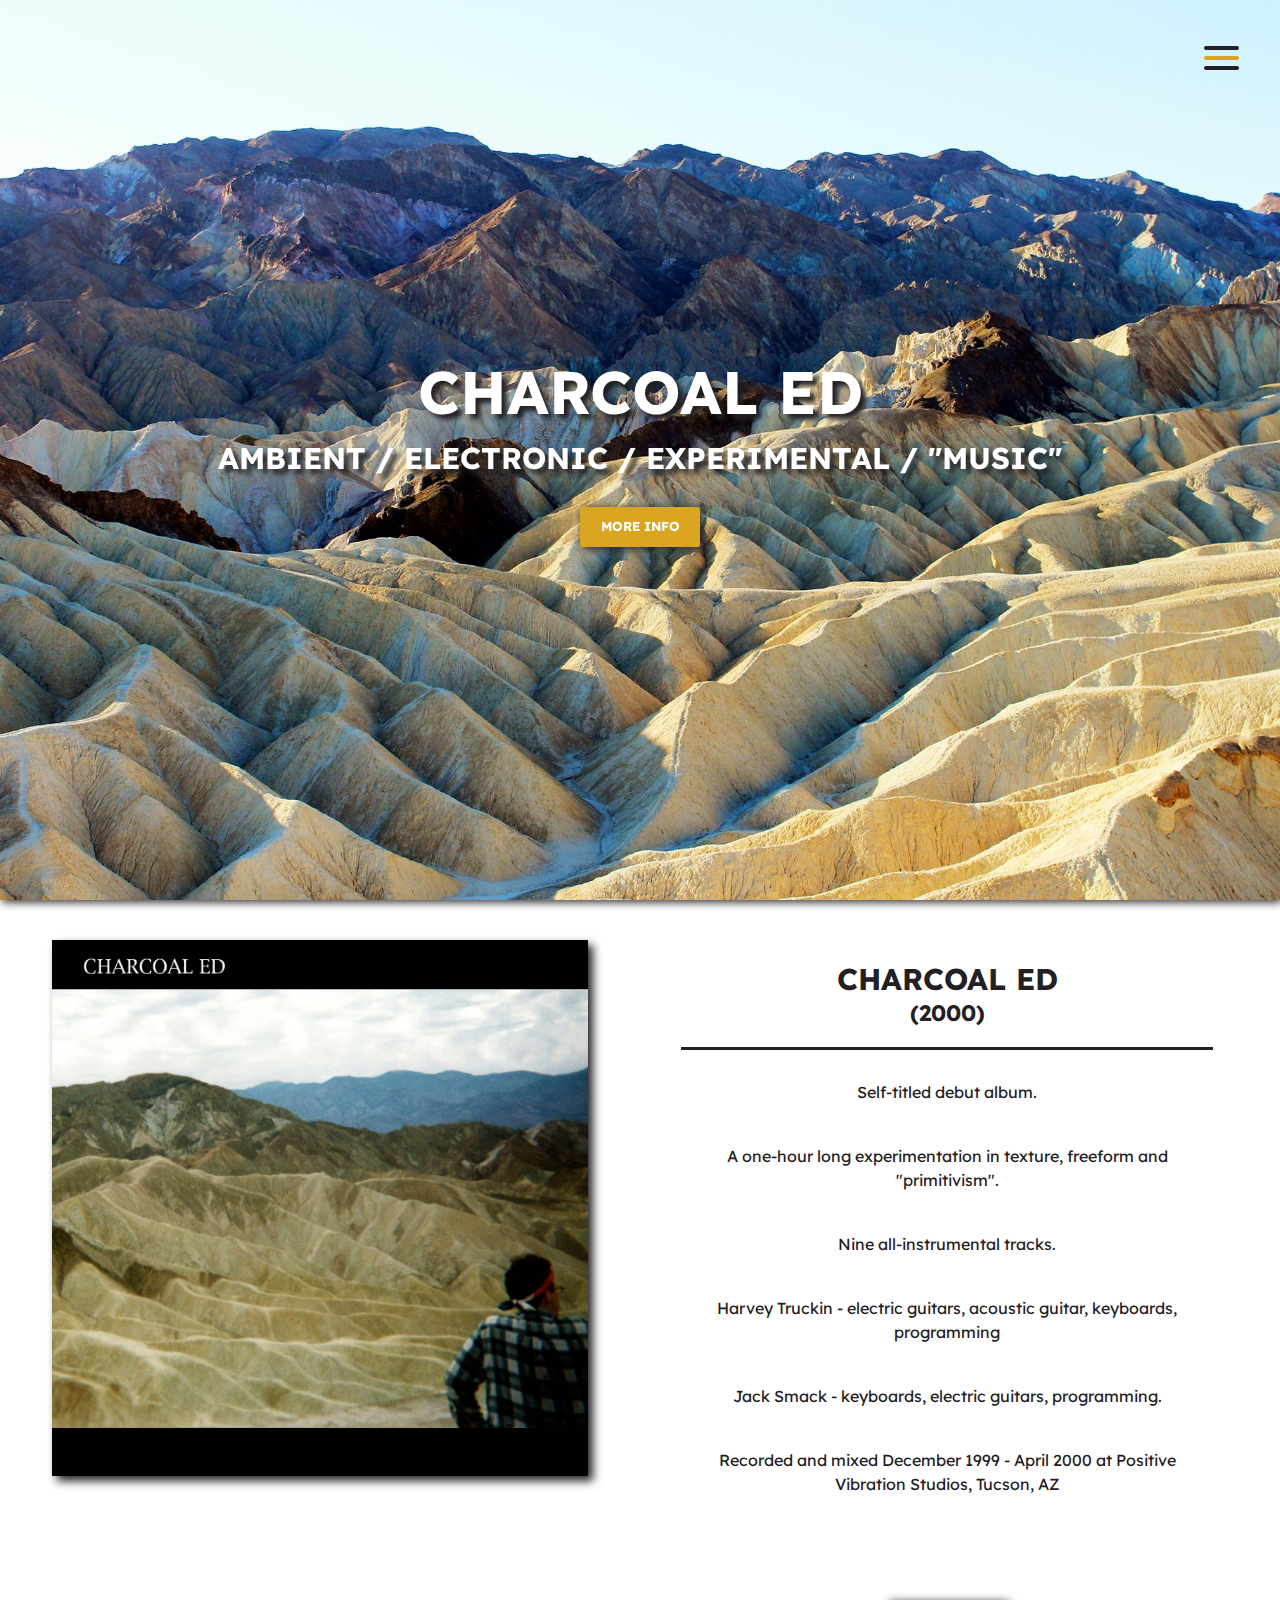
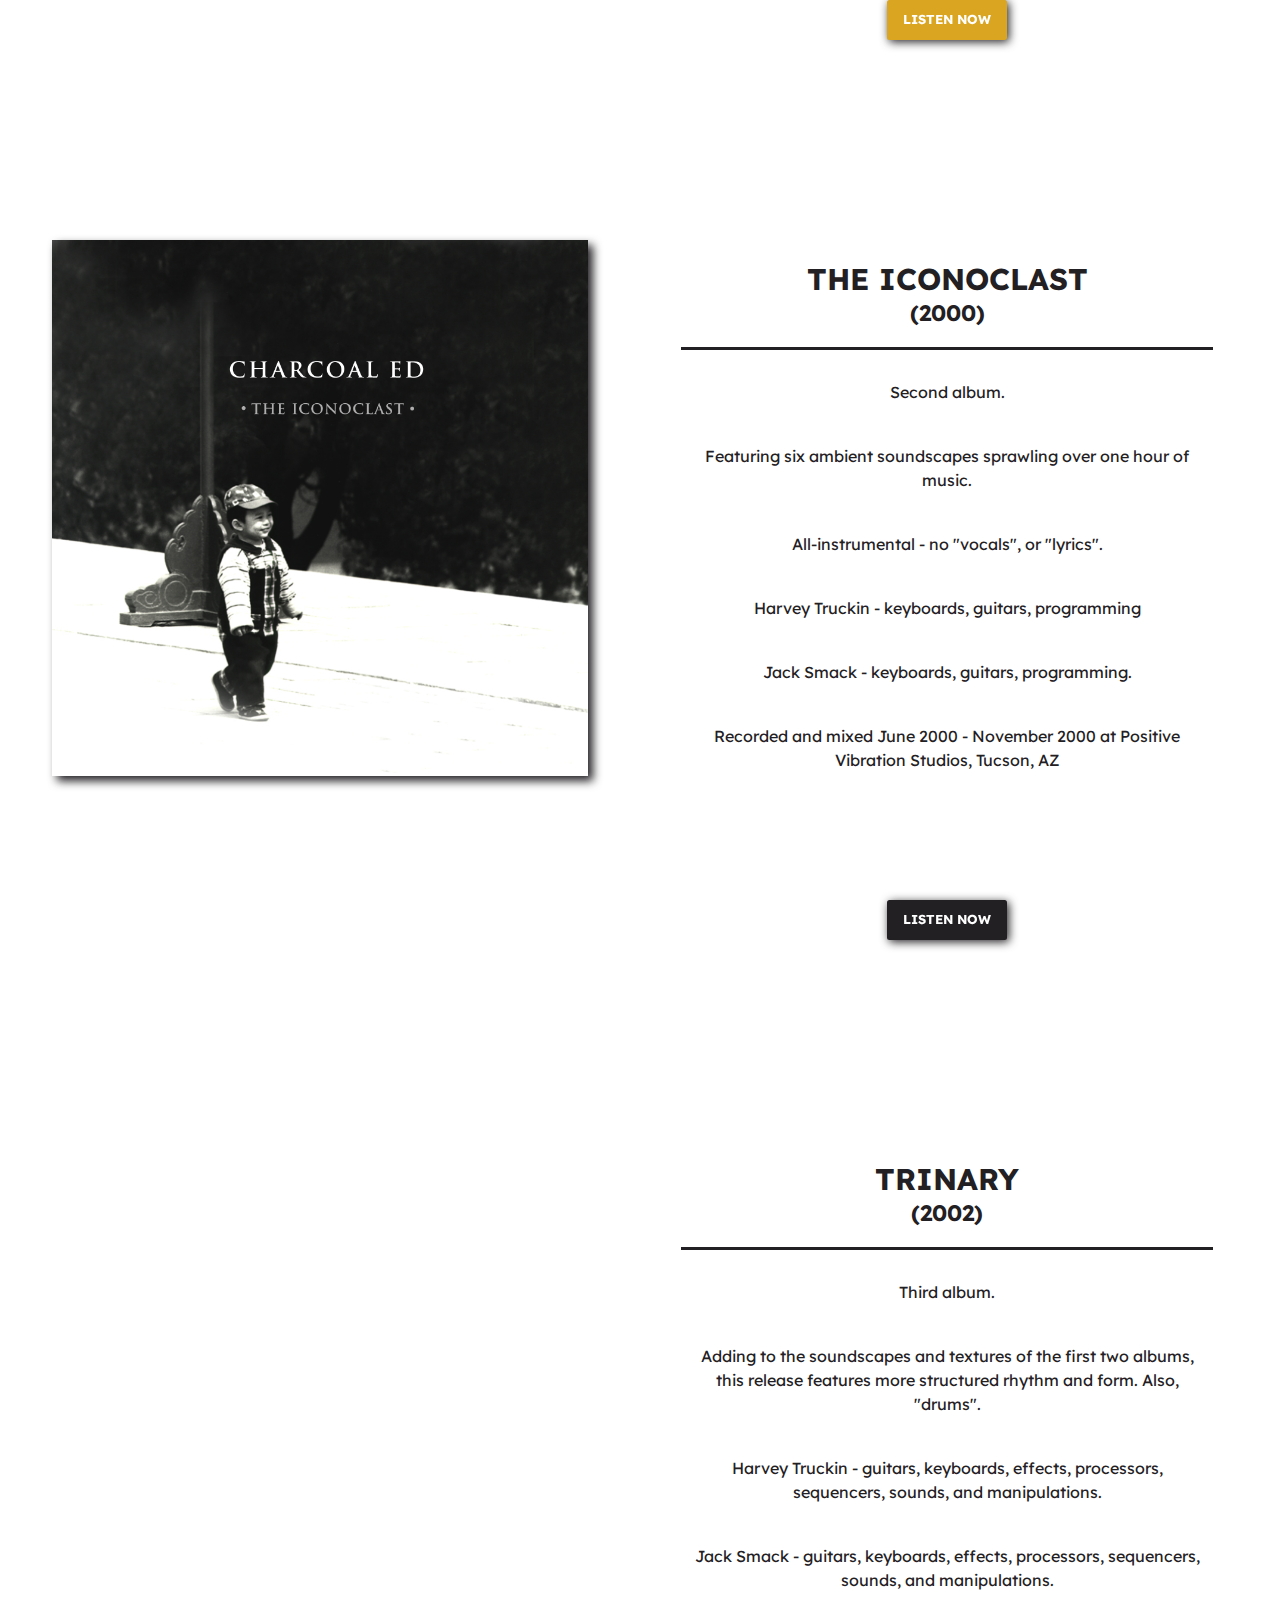
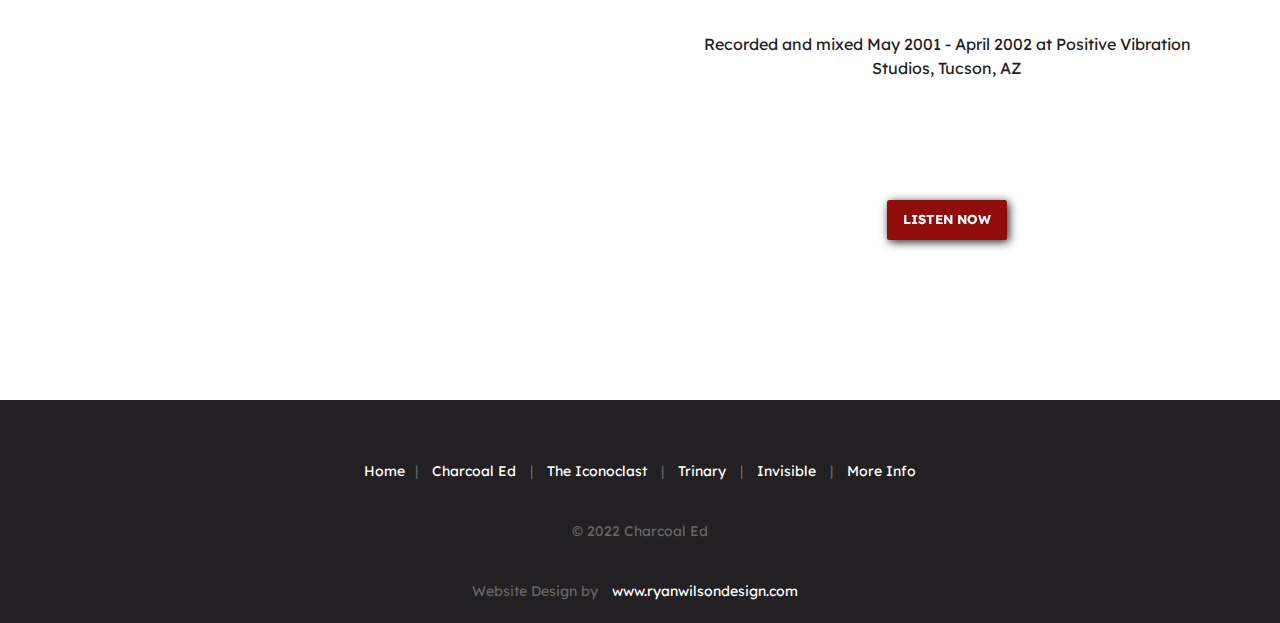
==== index.html @ b6ee7ec5 "first commit" ====
<!DOCTYPE HTML>
<html lang="en">
	<head>
		<title>Charcoal Ed • Ambient • Electronic • Experimental Music</title>
		<meta charset="utf-8" />
		<meta name="viewport" content="width=device-width, initial-scale=1.0" />

    <meta name="description" content="Ambient experimental electronic music.">
    <meta name="keywords" content="ambient music, electronic music, experimental music, tangerine dream, klaus schulze, cluster, steve roach, prog, prog rock, charcoal ed, death valley">

    <!---Social Media Display--->
    <meta property="og:title" content="experimental electronic ambient music" />
    <meta property="og:description" content="Experimental electronic ambient music"/>
    <meta property="og:type" content="website" />
    <meta property="og:url" content="https://www.charcoaled.epizy.com"/>
    <meta property="og:image" content="https://imgur.com/DCfBzQb"/>
    <meta property="og:site_name" content="Charcoal Ed experimental electronic ambient music">

    <!-- favicons -->
	<link rel="icon" href="/favicons/favicon-32.png" sizes="32x32">
	<link rel="icon" href="/favicons/favicon-57.png" sizes="57x57">
	<link rel="icon" href="favicons/favicon-76.png" sizes="76x76">
	<link rel="icon" href="/favicons/favicon-96.png" sizes="96x96">
	<link rel="icon" href="/favicons/favicon-128.png" sizes="128x128">
	<link rel="icon" href="/favicons/favicon-192.png" sizes="192x192">
	<link rel="icon" href="/favicons/favicon-228.png" sizes="228x228">

	<!-- Android -->
	<link rel="shortcut icon" sizes="196x196" href="/favicons/favicon-196.png">

	<!-- iOS -->
	<link rel="apple-touch-icon" href="/favicons/favicon-120.png" sizes="120x120">
	<link rel="apple-touch-icon" href="/favicons/favicon-152.png" sizes="152x152">
	<link rel="apple-touch-icon" href="/favicons/favicon-180.png" sizes="180x180">

	<!-- Windows 8 IE 10-->
	<meta name="msapplication-TileColor" content="#FFFFFF">
	<meta name="msapplication-TileImage" href="/favicons/favicon-144.png">

	<meta name="msapplication-config" content="/browserconfig.xml" />

  <!-- CSS -->
  <link rel="stylesheet" href="/css/main.css" />

  <link rel="preconnect" href="https://fonts.googleapis.com">
  <link rel="preconnect" href="https://fonts.gstatic.com" crossorigin>
  <link href="https://fonts.googleapis.com/css2?family=Lexend:wght@300;700&display=swap" rel="stylesheet"> 

    </head>
    <body>

        <!--- ============================================ --->
        <!---                NAVIGATION                    --->
        <!--- ============================================ --->
        <nav>
          <input type="checkbox" id="overlay-input" />
            <label for="overlay-input" id="overlay-button"><span></span></label>
              <div id="overlay">
                <ul>
                  <li><a href="/index.html">HOME</a></li>
                  <li><a href="/charcoaled.html">CHARCOAL ED</a></li>
                  <li><a href="/theiconoclast.html">THE ICONOCLAST</a></li>
                  <li><a href="/trinary.html">TRINARY</a></li>
                  <li><a href="/invisible.html">INVISIBLE</a></li>
                  <li><a href="/moreinfo.html">MORE INFO</a></li>
                </ul>
              </div>
        </nav>

        <!--- ============================================ --->
        <!---                LANDING                       --->
        <!--- ============================================ --->
        <main class="wrapper">
            <section class="hero">
              <article>
              <h1>CHARCOAL ED</h1>
              
                <h2>AMBIENT / ELECTRONIC / EXPERIMENTAL / "MUSIC"</h2>
                <a href="#music" class="button">MORE INFO</a>
              </article>
            </section>

        <!--- ============================================ --->
        <!---                MAIN                          --->
        <!--- ============================================ --->
            <div id="music"></div>
            <section class="albums">
              <ul>
                <li class="one">
                  <figure>
                    <img src="/images/charcoalEdCover.jpg" alt="charcoal ed ambient electronic music first album cover" aria-hidden="true" decoding="async" loading="lazy">  
                  </figure>
                  <div class="container">
                    <div class="info">
                      <h3>CHARCOAL ED</h3>
                  <h5>
                    (2000)
                  </h5> 
                  <hr>
                    <p>Self-titled debut album.
                    </p>
                    <p>
                      A one-hour long experimentation in texture, freeform and "primitivism".
                    </p>
                    <p>Nine all-instrumental tracks.</p>
                  
                    <p>
                      Harvey Truckin - electric guitars, acoustic guitar, keyboards, programming
                    </p>
                    <p>Jack Smack - keyboards, electric guitars, programming.</p>
                    <p>Recorded and mixed December 1999 - April 2000 at Positive Vibration Studios, Tucson, AZ</p>
                    </div>
                    <p>
                    <a href="/charcoaled.html" class="button">LISTEN NOW</a> 
                      </p>
                      </div>
                </li>
                <li class="two">
                  <figure>
                    <img src="/images/theIconoclastCover.jpg" alt="charcoal ed ambient electronic music second album cover" aria-hidden="true" decoding="async" loading="lazy">
                  </figure>
                  <div class="container">
                    <div class="info">
                      <h3>
                        THE ICONOCLAST
                      </h3>
                      <h5>
                        (2000)
                      </h5>
                      <hr>
                      <p>
                      Second album.
                    </p>
                    <p>
                      Featuring six ambient soundscapes sprawling over one hour of music.
                    </p>
                    <p>All-instrumental - no "vocals", or "lyrics".</p>
                  
                    <p>
                      Harvey Truckin - keyboards, guitars, programming
                    </p>
                    <p>Jack Smack - keyboards, guitars, programming.</p>
                    <p>Recorded and mixed June 2000 - November 2000 at Positive Vibration Studios, Tucson, AZ</p>

                    </div>
                    <p>
                    <a href="/theiconoclast.html" class="button">LISTEN NOW</a>
                  </p>
                  </div>
                </li>
                <li class="three">
                  <figure>
                    <img src="/images/trinaryCover.jpg" alt="charcoal ed ambient electronic music third album cover" aria-hidden="true" decoding="async" loading="lazy">
                  </figure>
                  <div class="container">
                    <div class="info">
                      <h3>
                        TRINARY
                      </h3>
                      <h5>
                        (2002)
                      </h5>
                      <hr>
                    <p>
                      Third album.
                    </p>
                    <p>Adding to the soundscapes and textures of the first two albums,
                       this release features more structured rhythm and form. Also, "drums".
                    </p>
                    <p>
                      Harvey Truckin - guitars, keyboards, effects, processors, sequencers, sounds, and manipulations.
                    </p>
                    <p>Jack Smack - guitars, keyboards, effects, processors, sequencers, sounds, and manipulations.</p>
                    <p>Recorded and mixed May 2001 - April 2002 at Positive Vibration Studios, Tucson, AZ</p>

                    </div>
                    <p>
                    <a href="/trinary.html" class="button">LISTEN NOW</a>
                  </p>
                  </div>
                </li>
              
        <!--- ============================================ --->
        <!---                 FOOTER                       --->
        <!--- ============================================ --->
        <footer id="footer">
          <p><a href="/index.html">Home</a>| <a href="/charcoaled.html">Charcoal Ed</a> | <a href="/theiconoclast.html">The Iconoclast</a> | <a href="/trinary.html">Trinary</a> | <a href="/invisible.html">Invisible</a> | <a href="/moreinfo.html">More Info</a></p>
          <p>&copy; 2022 Charcoal Ed</p>
          <p>Website Design by <a href="https://www.ryanwilsondesign.com" rel="noopener" target="_blank">www.ryanwilsondesign.com</a></p>
        </footer>
      </ul>
    </section>
    </main>
    </body>
    </html>
---- css/main.css ----
* {
  margin: 0;
  padding: 0;
  box-sizing: border-box;
  font-size: 62.5%;
}

h1,
h2,
h3,
h4,
h5,
h6 {
  font-family: "Lexend", Arial, Helvetica, sans-serif;
}

p,
a {
  font-family: "Lexend", Arial, Helvetica, sans-serif;
}

em {
  font-size: 1.6rem;
}

/* Generic styles */
html {
  background-color: #232023;
  scroll-behavior: smooth;
}

a {
  transition: all 0.3s;
}

a:hover {
  opacity: 0.6;
}

.button {
  display: inline-block;
  width: 12rem;
  height: 4rem;
  font-size: 1.5rem;
  font-weight: bold;
  background-color: goldenrod;
  color: #ffffff;
  border-radius: 0.25rem;
  text-align: center;
  text-decoration: none;
  padding: 1.3rem;
  line-height: 1;
  position: relative;
  z-index: 1;
}

/*--- ============================================ --->
<!---                  NAVIGATION                  --->
<!--- ============================================ --*/
nav {
  background: transparent;
  margin: 0;
  font-family: "Lexend", Arial, Helvetica, sans-serif;
  width: 100vw;
  animation: bugfix infinite 1s;
  -webkit-animation: bugfix infinite 1s;
}
@keyframes bugfix {
  from {
    padding: 0;
  }
  to {
    padding: 0;
  }
}
@-webkit-keyframes bugfix {
  from {
    padding: 0;
  }
  to {
    padding: 0;
  }
}
#overlay-button {
  position: absolute;
  right: 3rem;
  top: 3rem;
  padding: 26px 11px;
  z-index: 5;
  cursor: pointer;
  user-select: none;
}
#overlay-button span {
  height: 4px;
  width: 35px;
  border-radius: 2px;
  background-color: goldenrod;
  position: relative;
  display: block;
  transition: all 0.2s ease-in-out;
}
#overlay-button span:before {
  top: -10px;
  visibility: visible;
}
#overlay-button span:after {
  top: 10px;
}
#overlay-button span:before,
#overlay-button span:after {
  height: 4px;
  width: 35px;
  border-radius: 2px;
  background-color: #232023;
  position: absolute;
  content: "";
  transition: all 0.2s ease-in-out;
}
#overlay-button:hover span,
#overlay-button:hover span:before,
#overlay-button:hover span:after {
  background: #232023;
}
input[type="checkbox"] {
  display: none;
}
input[type="checkbox"]:checked ~ #overlay {
  visibility: visible;
}
input[type="checkbox"]:checked ~ #overlay-button:hover span,
input[type="checkbox"]:checked ~ #overlay-button span {
  background: transparent;
}
input[type="checkbox"]:checked ~ #overlay-button span:before {
  transform: rotate(45deg) translate(7px, 7px);
  opacity: 1;
}
input[type="checkbox"]:checked ~ #overlay-button span:after {
  transform: rotate(-45deg) translate(7px, -7px);
}
#overlay {
  height: 100vh;
  width: 100vw;
  background: goldenrod;
  opacity: 0.98;
  z-index: 2;
  visibility: hidden;
  position: absolute;
}
#overlay.active {
  visibility: visible;
}
#overlay ul {
  display: flex;
  justify-content: center;
  align-items: center;
  flex-direction: column;
  text-align: left;
  height: 100vh;
  padding-left: 0;
  list-style-type: none;
}
#overlay ul li {
  padding: 1rem;
}
#overlay ul li a {
  color: white;
  text-decoration: none;
  font-size: 3rem;
  font-weight: bold;
}
#overlay ul li a:hover {
  color: #232023;
}

/* wrapper */

/* Styles for the hero image */
.hero {
  background: url("/images/hero1.jpg") center;
  background-size: cover;
  filter: drop-shadow(0.25rem 0.25rem 0.5rem #232023);
  padding: 4rem 2rem;
  /* grid styles */
  display: grid;
  grid-template-columns: repeat(auto-fit, minmax(240px, 1fr));
  align-items: center;
  height: 100vh;
}

.hero > * {
  color: white;
  text-align: center;
  text-overflow: inherit;
}

.hero h1 {
  font-family: "Lexend";
  font-size: 6rem;
  text-align: center;
  height: 100%;
  text-shadow: 0.5rem 0.5rem 0.5rem #232023;
}

.hero h2 {
  font-size: 3rem;
  padding: 1rem;
  text-shadow: 0.5rem 0.5rem 0.5rem #232023;
}

.hero .button {
  margin-top: 2rem;
  font-size: 1.3rem;
  filter: drop-shadow(0.25rem 0.25rem 0.5rem #232023);
}

/* albums styles */
.albums {
  width: 100%;
  height: 100vh;
}

.albums > ul > li {
  display: grid;
  grid-template-columns: repeat(auto-fit, minmax(240px, 1fr));
  grid-gap: 0rem;
}

.albums ul figure {
  text-align: center;
  background-color: #ffffff;
}

.albums > ul > .one {
  background-color: #ffffff;
  height: 100%;
  min-height: 100vh;
  width: 100vw;
}

.albums > ul > .two {
  background-color: #ffffff;
  height: 100%;
  min-height: 100vh;
  width: 100vw;
}

.albums > ul > .three {
  background-color: #ffffff;
  height: 100%;
  min-height: 100vh;
  width: 100vw;
}

.albums ul li figure img {
  height: auto;
  width: 90%;
  padding: 2rem;
  margin: 2rem;
  filter: drop-shadow(0.5rem 0.5rem 0.5rem #232023);
}

.albums > ul > li > .container {
  display: flex;
  flex-direction: column;
  width: auto;
  max-width: 96%;
  text-align: center;
  margin-top: 2rem;
}

.albums > ul > li > .container > .info {
  flex: 1;
  background-color: #ffffff;
  margin: 2rem;
  padding: 1rem;
  text-align: center;
}

.albums > ul > li > .container > .info > h3 {
  font-size: 3rem;
  color: #232023;
  margin-top: 1rem;
  text-align: center;
}

.albums > ul > li > .container > .info > h5 {
  font-size: 2.25rem;
  color: #232023;
  text-align: center;
}

.albums > ul > li > .container > .info > p {
  font-size: 1.6rem;
  line-height: 1.5;
  padding: 2rem;
  color: #232023;
  text-align: center;
}

.albums > ul > li > a {
  padding: 0.5rem 1rem;
  margin: 0.5rem;
}

.albums .button {
  margin: 1rem 0rem 16rem 0;
  font-size: 1.3rem;
  filter: drop-shadow(0.25rem 0.25rem 0.5rem #232023);
}

.albums .two .button {
  background-color: #232023 !important;
  color: #ffffff;
  filter: drop-shadow(0.25rem 0.25rem 0.5rem #232023);
}

.albums .three .button {
  background-color: #900d09 !important;
  filter: drop-shadow(0.25rem 0.25rem 0.5rem #232023);
}

.albums hr {
  width: 96%;
  height: 0.25rem;
  margin: 2rem auto 1rem auto;
  background-color: #232023;
  border: 0 none;
}

/*-- -------------------------- -->
<---           FOOTER           -->
<--- -------------------------- -*/
#footer {
  background-color: #232023;
  min-height: 20vh;
  width: 100%;
  margin: 4rem auto;
}

#footer p {
  color: #666666;
  text-align: center;
  margin: auto;
  padding: 2rem;
  font-size: 1.4rem;
}

#footer a {
  color: #ffffff;
  font-size: 1.4rem;
  line-height: 1.6;
  text-decoration: none;
  padding: 1rem;
}
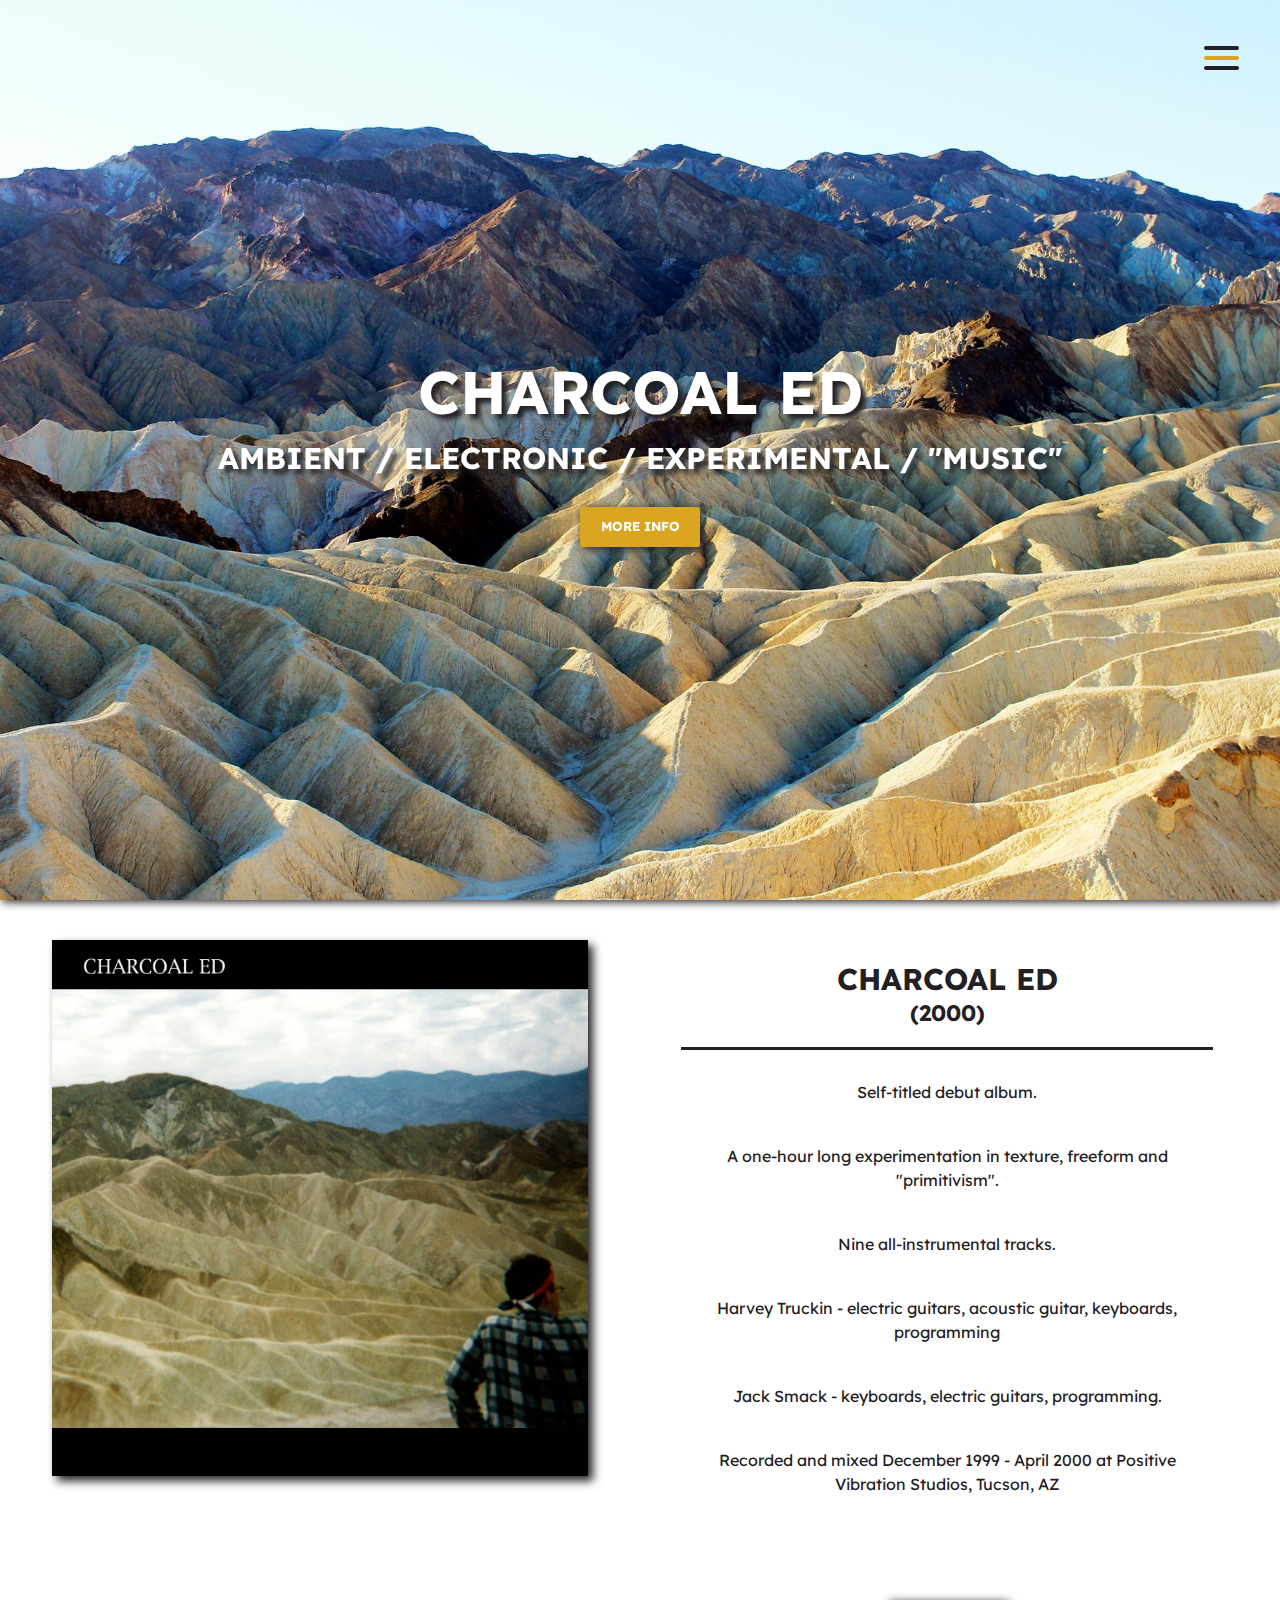
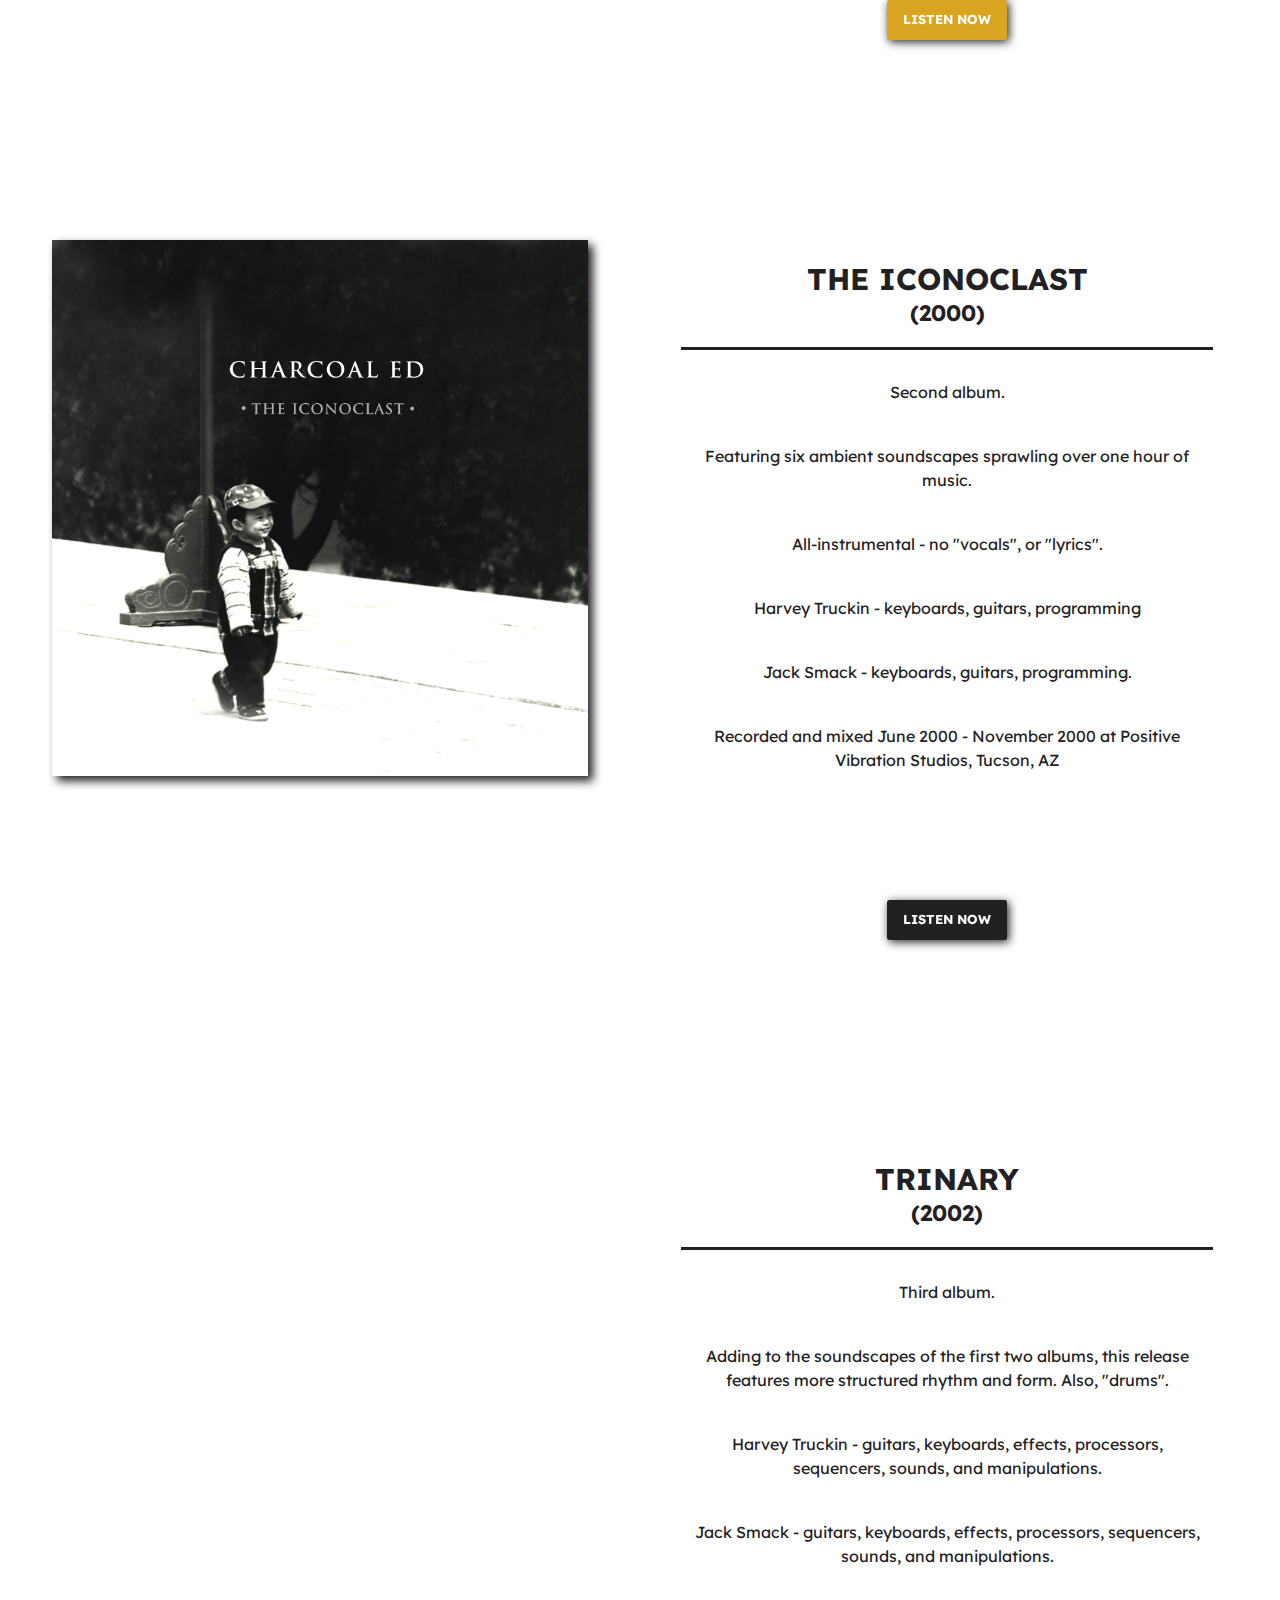
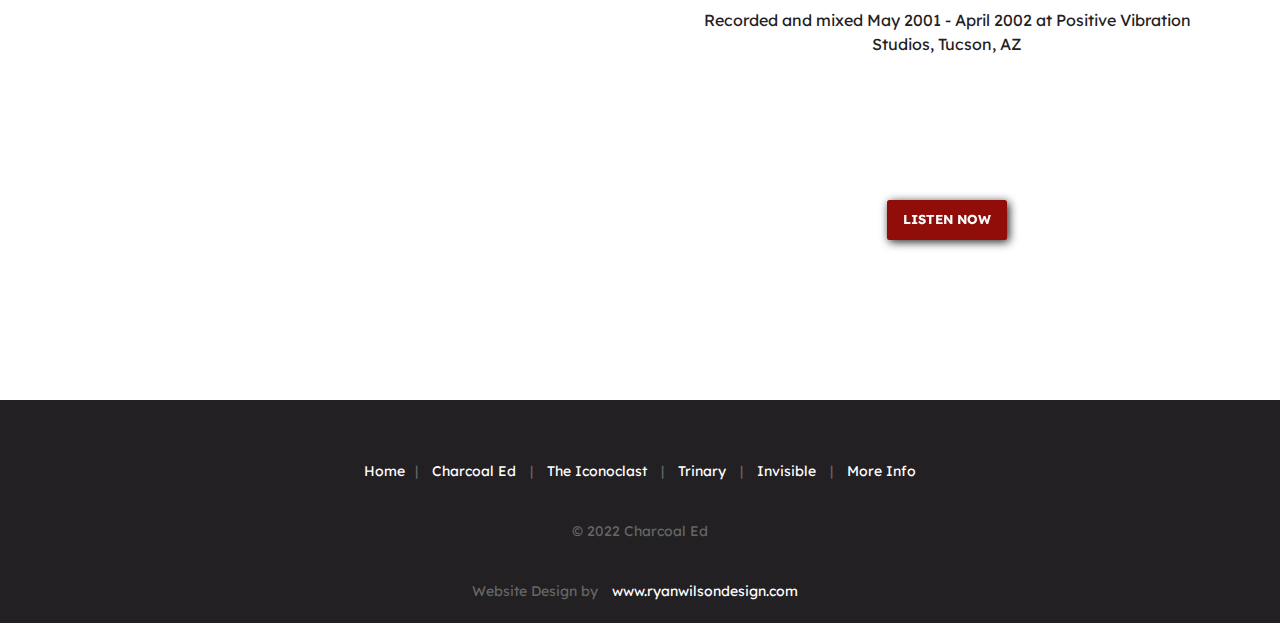
==== commit d5ae5312: "updated index page" ====
--- a/index.html
+++ b/index.html
@@ -6,7 +6,7 @@
 		<meta name="viewport" content="width=device-width, initial-scale=1.0" />
 
     <meta name="description" content="Ambient experimental electronic music.">
-    <meta name="keywords" content="ambient music, electronic music, experimental music, tangerine dream, klaus schulze, cluster, steve roach, prog, prog rock, charcoal ed, death valley">
+    <meta name="keywords" content="ambient music, electronic music, experimental music, tangerine dream, klaus schulze, cluster, steve roach, prog, prog rock, charcoal ed">
 
     <!---Social Media Display--->
     <meta property="og:title" content="experimental electronic ambient music" />
@@ -164,7 +164,7 @@
                     <p>
                       Third album.
                     </p>
-                    <p>Adding to the soundscapes and textures of the first two albums,
+                    <p>Adding to the soundscapes of the first two albums,
                        this release features more structured rhythm and form. Also, "drums".
                     </p>
                     <p>
